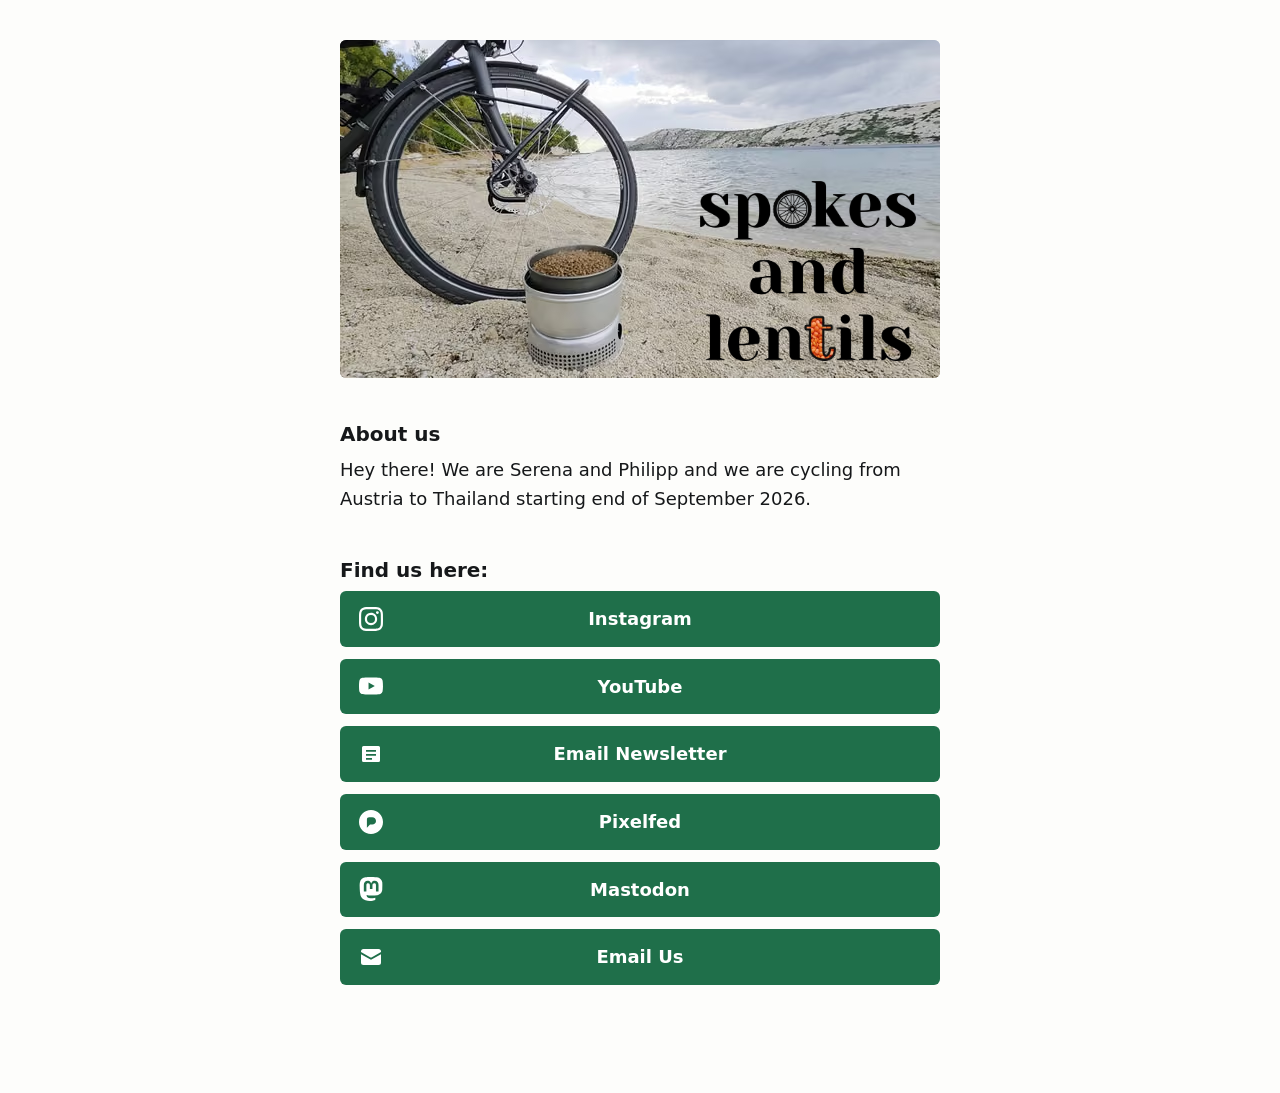
==== index.html @ a1d8e9d8 "add logo to header" ====
<!DOCTYPE html>
<html lang="en">
<head>
    <meta charset="utf-8">
    <meta name="viewport" content="width=device-width, initial-scale=1">

    <title>spokesandlentils</title>
    <meta name="description" content="Serena and Philipp cycle to Thailand (probably) 🚲">

    <meta property="og:type" content="website">
    <meta property="og:url" content="https://spokesandlentils.com/">
    <meta property="og:title" content="spokesandlentils">
    <meta property="og:description" content="Serena and Philipp cycle to Thailand (probably) 🚲">
    <meta property="og:locale" content="en">
    <meta property="og:image" content="https://spokesandlentils.com/media/images/hero-1200.jpg">
    <meta property="og:image:width" content="1200">
    <meta property="og:image:height" content="675">
    <meta property="og:image:alt" content="A bicycle wheel and a small camping stove with a pot of lentils on a sandy beach, waves rolling in under grey clouds, white cliffs across the bay.">
    <meta name="twitter:card" content="summary_large_image">
    <meta name="twitter:title" content="spokesandlentils">
    <meta name="twitter:description" content="Serena and Philipp cycle to Thailand (probably) 🚲">

    <link rel="icon" href="favicon.ico" sizes="any">
    <link rel="icon" href="favicon-32.png" type="image/png" sizes="32x32">
    <link rel="apple-touch-icon" href="apple-touch-icon.png">
    <link rel="stylesheet" href="style.css">
    <script>document.documentElement.classList.add('js')</script>
    <script src="hero.js" defer></script>
</head>
<body>

<a class="skip" href="#main">Skip to content</a>

<header>
    <div class="hero">
        <picture>
            <source type="image/avif"
                    srcset="media/images/hero-600.avif 600w,
                            media/images/hero-900.avif 900w,
                            media/images/hero-1200.avif 1200w"
                    sizes="(min-width: 40rem) 37.5rem, calc(100vw - 2.5rem)">
            <source type="image/webp"
                    srcset="media/images/hero-600.webp 600w,
                            media/images/hero-900.webp 900w,
                            media/images/hero-1200.webp 1200w"
                    sizes="(min-width: 40rem) 37.5rem, calc(100vw - 2.5rem)">
            <img class="photo"
                 src="media/images/hero-600.jpg"
                 srcset="media/images/hero-600.jpg 600w,
                         media/images/hero-900.jpg 900w,
                         media/images/hero-1200.jpg 1200w"
                 sizes="(min-width: 40rem) 37.5rem, calc(100vw - 2.5rem)"
                 width="1200"
                 height="675"
                 fetchpriority="high"
                 alt="A bicycle wheel and a small camping stove with a pot of lentils on a sandy beach, waves rolling in under grey clouds, white cliffs across the bay.">
        </picture>
        <!-- Shows the photo only once it is fully decoded, then fades it in
             over the blurred placeholder (see .hero in style.css). -->
        <script>
            (function (img) {
                function show() { img.classList.add('ready'); }
                img.decode ? img.decode().then(show, show) : show();
            })(document.currentScript.parentNode.querySelector('img'));
        </script>
        <!-- No src on purpose: hero.js adds it only for visitors who want
             motion and are on a decent connection. See README. -->
        <video class="hero-video" muted loop playsinline preload="none"
               disablepictureinpicture disableremoteplayback aria-hidden="true" tabindex="-1"
               data-src="media/video/hero-v1.mp4"></video>
        <h1 class="hero-title">
            <picture>
                <source type="image/webp" srcset="media/images/logo-header.webp">
                <img src="media/images/logo-header.png" width="600" height="499" alt="spokesandlentils">
            </picture>
        </h1>
    </div>
</header>

<main id="main">

    <section>
        <h2>About us</h2>
        <p>Hey there! We are Serena and Philipp and we are cycling from Austria to Thailand starting end of September 2026.</p>
    </section>

    <section>
        <h2>Find us here:</h2>
        <nav class="links" aria-label="Find us">
            <!-- To add a link: copy the block below, uncomment it, and edit the
                 href, the logo path and the text. The <svg> is optional. -->
            <!--
            <a class="link" href="URL_HERE">
                <svg class="icon" viewBox="0 0 24 24" aria-hidden="true" focusable="false"><path d="PATH_DATA_HERE"/></svg>
                LABEL_HERE
            </a>
            -->

            <a class="link" href="https://instagram.com/spokesandlentils">
                <svg class="icon" viewBox="0 0 24 24" aria-hidden="true" focusable="false"><path d="M7.0301.084c-1.2768.0602-2.1487.264-2.911.5634-.7888.3075-1.4575.72-2.1228 1.3877-.6652.6677-1.075 1.3368-1.3802 2.127-.2954.7638-.4956 1.6365-.552 2.914-.0564 1.2775-.0689 1.6882-.0626 4.947.0062 3.2586.0206 3.6671.0825 4.9473.061 1.2765.264 2.1482.5635 2.9107.308.7889.72 1.4573 1.388 2.1228.6679.6655 1.3365 1.0743 2.1285 1.38.7632.295 1.6361.4961 2.9134.552 1.2773.056 1.6884.069 4.9462.0627 3.2578-.0062 3.668-.0207 4.9478-.0814 1.28-.0607 2.147-.2652 2.9098-.5633.7889-.3086 1.4578-.72 2.1228-1.3881.665-.6682 1.0745-1.3378 1.3795-2.1284.2957-.7632.4966-1.636.552-2.9124.056-1.2809.0692-1.6898.063-4.948-.0063-3.2583-.021-3.6668-.0817-4.9465-.0607-1.2797-.264-2.1487-.5633-2.9117-.3084-.7889-.72-1.4568-1.3876-2.1228C21.2982 1.33 20.628.9208 19.8378.6165 19.074.321 18.2017.1197 16.9244.0645 15.6471.0093 15.236-.005 11.977.0014 8.718.0076 8.31.0215 7.0301.0839m.1402 21.6932c-1.17-.0509-1.8053-.2453-2.2287-.408-.5606-.216-.96-.4771-1.3819-.895-.422-.4178-.6811-.8186-.9-1.378-.1644-.4234-.3624-1.058-.4171-2.228-.0595-1.2645-.072-1.6442-.079-4.848-.007-3.2037.0053-3.583.0607-4.848.05-1.169.2456-1.805.408-2.2282.216-.5613.4762-.96.895-1.3816.4188-.4217.8184-.6814 1.3783-.9003.423-.1651 1.0575-.3614 2.227-.4171 1.2655-.06 1.6447-.072 4.848-.079 3.2033-.007 3.5835.005 4.8495.0608 1.169.0508 1.8053.2445 2.228.408.5608.216.96.4754 1.3816.895.4217.4194.6816.8176.9005 1.3787.1653.4217.3617 1.056.4169 2.2263.0602 1.2655.0739 1.645.0796 4.848.0058 3.203-.0055 3.5834-.061 4.848-.051 1.17-.245 1.8055-.408 2.2294-.216.5604-.4763.96-.8954 1.3814-.419.4215-.8181.6811-1.3783.9-.4224.1649-1.0577.3617-2.2262.4174-1.2656.0595-1.6448.072-4.8493.079-3.2045.007-3.5825-.006-4.848-.0608M16.953 5.5864A1.44 1.44 0 1 0 18.39 4.144a1.44 1.44 0 0 0-1.437 1.4424M5.8385 12.012c.0067 3.4032 2.7706 6.1557 6.173 6.1493 3.4026-.0065 6.157-2.7701 6.1506-6.1733-.0065-3.4032-2.771-6.1565-6.174-6.1498-3.403.0067-6.156 2.771-6.1496 6.1738M8 12.0077a4 4 0 1 1 4.008 3.9921A3.9996 3.9996 0 0 1 8 12.0077"/></svg>
                Instagram
            </a>

            <a class="link" href="https://youtube.com/@spokesandlentils">
                <svg class="icon" viewBox="0 0 24 24" aria-hidden="true" focusable="false"><path d="M23.498 6.186a3.016 3.016 0 0 0-2.122-2.136C19.505 3.545 12 3.545 12 3.545s-7.505 0-9.377.505A3.017 3.017 0 0 0 .502 6.186C0 8.07 0 12 0 12s0 3.93.502 5.814a3.016 3.016 0 0 0 2.122 2.136c1.871.505 9.376.505 9.376.505s7.505 0 9.377-.505a3.015 3.015 0 0 0 2.122-2.136C24 15.93 24 12 24 12s0-3.93-.502-5.814zM9.545 15.568V8.432L15.818 12l-6.273 3.568z"/></svg>
                YouTube
            </a>

            <a class="link" href="https://spokesandlentils.beehiiv.com/">
                <svg class="icon" viewBox="0 0 24 24" aria-hidden="true" focusable="false"><path fill-rule="evenodd" d="M3 5.5A1.5 1.5 0 0 1 4.5 4h15A1.5 1.5 0 0 1 21 5.5v13a1.5 1.5 0 0 1-1.5 1.5h-15A1.5 1.5 0 0 1 3 18.5v-13ZM7 8h10v1.8H7V8Zm0 4h10v1.8H7V12Zm0 4h6v1.8H7V16Z"/></svg>
                Email Newsletter
            </a>

            <a class="link" href="https://pixelfed.social/spokesandlentils">
                <svg class="icon" viewBox="0 0 24 24" aria-hidden="true" focusable="false"><path d="M12 24C5.3726 24 0 18.6274 0 12S5.3726 0 12 0s12 5.3726 12 12-5.3726 12-12 12m-.9526-9.3802h2.2014c2.0738 0 3.7549-1.6366 3.7549-3.6554S15.3226 7.309 13.2488 7.309h-3.1772c-1.1964 0-2.1663.9442-2.1663 2.1089v8.208z"/></svg>
                Pixelfed
            </a>

            <a class="link" href="https://mastodon.social/@spokesandlentils">
                <svg class="icon" viewBox="0 0 24 24" aria-hidden="true" focusable="false"><path d="M23.268 5.313c-.35-2.578-2.617-4.61-5.304-5.004C17.51.242 15.792 0 11.813 0h-.03c-3.98 0-4.835.242-5.288.309C3.882.692 1.496 2.518.917 5.127.64 6.412.61 7.837.661 9.143c.074 1.874.088 3.745.26 5.611.118 1.24.325 2.47.62 3.68.55 2.237 2.777 4.098 4.96 4.857 2.336.792 4.849.923 7.256.38.265-.061.527-.132.786-.213.585-.184 1.27-.39 1.774-.753a.057.057 0 0 0 .023-.043v-1.809a.052.052 0 0 0-.02-.041.053.053 0 0 0-.046-.01 20.282 20.282 0 0 1-4.709.545c-2.73 0-3.463-1.284-3.674-1.818a5.593 5.593 0 0 1-.319-1.433.053.053 0 0 1 .066-.054c1.517.363 3.072.546 4.632.546.376 0 .75 0 1.125-.01 1.57-.044 3.224-.124 4.768-.422.038-.008.077-.015.11-.024 2.435-.464 4.753-1.92 4.989-5.604.008-.145.03-1.52.03-1.67.002-.512.167-3.63-.024-5.545zm-3.748 9.195h-2.561V8.29c0-1.309-.55-1.976-1.67-1.976-1.23 0-1.846.79-1.846 2.35v3.403h-2.546V8.663c0-1.56-.617-2.35-1.848-2.35-1.112 0-1.668.668-1.67 1.977v6.218H4.822V8.102c0-1.31.337-2.35 1.011-3.12.696-.77 1.608-1.164 2.74-1.164 1.311 0 2.302.5 2.962 1.498l.638 1.06.638-1.06c.66-.999 1.65-1.498 2.96-1.498 1.13 0 2.043.395 2.74 1.164.675.77 1.012 1.81 1.012 3.12z"/></svg>
                Mastodon
            </a>

            <a class="link" href="mailto:hello@spokesandlentils.com">
                <svg class="icon" viewBox="0 0 24 24" aria-hidden="true" focusable="false"><path d="M2 6.5A2.5 2.5 0 0 1 4.5 4h15A2.5 2.5 0 0 1 22 6.5v.55l-9.51 5.33a1 1 0 0 1-.98 0L2 7.05V6.5Zm0 2.75 9.51 5.33a1 1 0 0 0 .98 0L22 9.25v8.25a2.5 2.5 0 0 1-2.5 2.5h-15A2.5 2.5 0 0 1 2 17.5V9.25Z"/></svg>
                Email Us
            </a>
        </nav>
    </section>
</main>

</body>
</html>
---- style.css ----
/* ===================================================================
   EDIT THIS LINE to change the whole look of the site.
   Any colour dark enough to carry white text works (aim for a mid-to-
   dark tone — this one has ~6:1 contrast against white, which passes
   WCAG AA). Examples: #1f6f4a green, #1d5f8a blue, #8a3a1f rust.
   Dark mode derives its own lighter shade of this colour on its own.
   =================================================================== */
:root { --accent: #1f6f4a; }

/* --- Light theme (default) ------------------------------------- */
:root {
  --bg:        #fdfdfb;  /* page background */
  --fg:        #16181a;  /* body text */
  --fg-muted:  #4a4f55;  /* tagline, footer */
  --accent-ink:#ffffff;  /* text on top of the accent colour */
  --accent-surface: var(--accent);  /* the colour buttons are painted */
  --rule:      #dcdcd6;  /* hairlines */
  --edge:      transparent;

  /* Tells the browser this page has both themes, so scrollbars, form
     controls and the like get themed to match. */
  color-scheme: light dark;
}

/* --- Dark theme (used automatically if the device asks for it) -- */
@media (prefers-color-scheme: dark) {
  :root {
    --bg:       #14161a;
    --fg:       #eceff2;
    --fg-muted: #a8b0b8;
    --rule:     #2b3038;

    /* --accent-surface and --accent-ink are inherited from above, so on
       older browsers the buttons stay the accent colour with white text.
       A mid-dark accent is faint against a dark page, so this hairline
       keeps the button's shape visible there. */
    --edge:     rgba(255, 255, 255, .22);
  }

  /* Newer browsers can do better: re-light the accent rather than
     outlining it. This keeps the hue and saturation of whatever --accent
     you chose at the top of this file and only pins how light it is, so
     the button stands out on the dark page no matter which colour you
     picked — and it carries dark text instead of white. Nothing to edit
     here; it follows --accent automatically. */
  @supports (color: oklch(from red l c h)) {
    :root {
      --accent-surface: oklch(from var(--accent) 0.78 c h);
      --accent-ink: #10131a;
      --edge: transparent;   /* a light button needs no outline */
    }
  }
}

/* --- Base ------------------------------------------------------- */
*, *::before, *::after { box-sizing: border-box; }

body {
  margin: 0 auto;
  max-width: 40rem;
  padding: 2.5rem 1.25rem 4rem;
  background: var(--bg);
  color: var(--fg);
  font-family: system-ui, -apple-system, "Segoe UI", Roboto, "Helvetica Neue",
               Arial, sans-serif;   /* system fonts only — no downloads */
  font-size: 1.125rem;              /* 18px — do not go below 1.0625rem */
  line-height: 1.65;
  -webkit-text-size-adjust: 100%;
}

h1, h2 { line-height: 1.25; text-wrap: balance; }
h1 { font-size: 2rem; margin: 0 0 .25rem; letter-spacing: -.01em; }
h2 { font-size: 1.25rem; margin: 0 0 .5rem; }
p  { margin: 0 0 1rem; }

section { margin: 2.75rem 0; }

/* --- Header photo / video ---------------------------------------
   Layers, bottom to top: blurred placeholder (the background below,
   printed by tools/build-images.py) -> photo -> video -> logo.
   hero.js runs the video. */
.hero {
  position: relative;
  margin: 0 0 1.25rem;
  aspect-ratio: 16 / 9;
  overflow: hidden;
  border-radius: 6px;
  background: #9e9c99 url([data-uri]) center / cover;
}

.photo {
  display: block;
  width: 100%;
  height: auto;
}

.photo, .hero-video { transition: opacity .4s ease; }

/* With JS on, the photo waits for img.decode() so it never paints in
   stripes. Without JS it simply shows. */
.js .photo:not(.ready) { opacity: 0; }

.hero-video {
  position: absolute;
  inset: 0;
  width: 100%;
  height: 100%;
  object-fit: cover;
  opacity: .001;   /* not 0: iOS may refuse to play a fully invisible video */
  pointer-events: none;
}
/* Never any player UI, not even iOS's play button (e.g. in Low Power mode). */
.hero-video::-webkit-media-controls,
.hero-video::-webkit-media-controls-panel,
.hero-video::-webkit-media-controls-overlay-play-button,
.hero-video::-webkit-media-controls-start-playback-button {
  display: none !important;
  -webkit-appearance: none;
}
.hero-video.on { opacity: 1; }

.hero-title {
  position: absolute;
  right: 4%;
  bottom: 5%;
  z-index: 1;
  width: 36%;
  margin: 0;
  line-height: 0;
}

.hero-title img {
  display: block;
  width: 100%;
  height: auto;
}

@media (prefers-reduced-motion: reduce) {
  .photo, .hero-video { transition: none; }
}

/* --- Link buttons ----------------------------------------------- */
.links { display: grid; gap: .75rem; }

.link {
  position: relative;               /* anchors .icon */
  display: flex;
  align-items: center;
  justify-content: center;
  min-height: 3.25rem;              /* large tap target */
  padding: .75rem 3.5rem;           /* room for the logo; label stays centred */
  background: var(--accent-surface);
  color: var(--accent-ink);
  border: 1px solid var(--edge);
  border-radius: 6px;
  font-weight: 600;
  text-align: center;
  text-decoration: none;
}

/* Logo, pinned to the left edge and coloured by the button's text. */
.icon {
  position: absolute;
  left: 1.125rem;
  width: 1.5rem;
  height: 1.5rem;
  fill: currentColor;
}

.link:hover { filter: brightness(1.12); }
.link:active { filter: brightness(.92); }

/* --- Footer ----------------------------------------------------- */
footer {
  margin-top: 3.5rem;
  padding-top: 1.5rem;
  border-top: 1px solid var(--rule);
  color: var(--fg-muted);
  font-size: 1rem;
}

footer p { margin: 0 0 .5rem; }
footer a { color: var(--fg); }

/* --- Focus & skip link (keyboard access) ------------------------ */
:focus-visible {
  outline: 3px solid var(--fg);
  outline-offset: 3px;
  border-radius: 4px;
}

.skip {
  position: absolute;
  left: -9999px;
}

.skip:focus {
  position: static;
  display: inline-block;
  margin-bottom: 1rem;
  color: var(--fg);
}
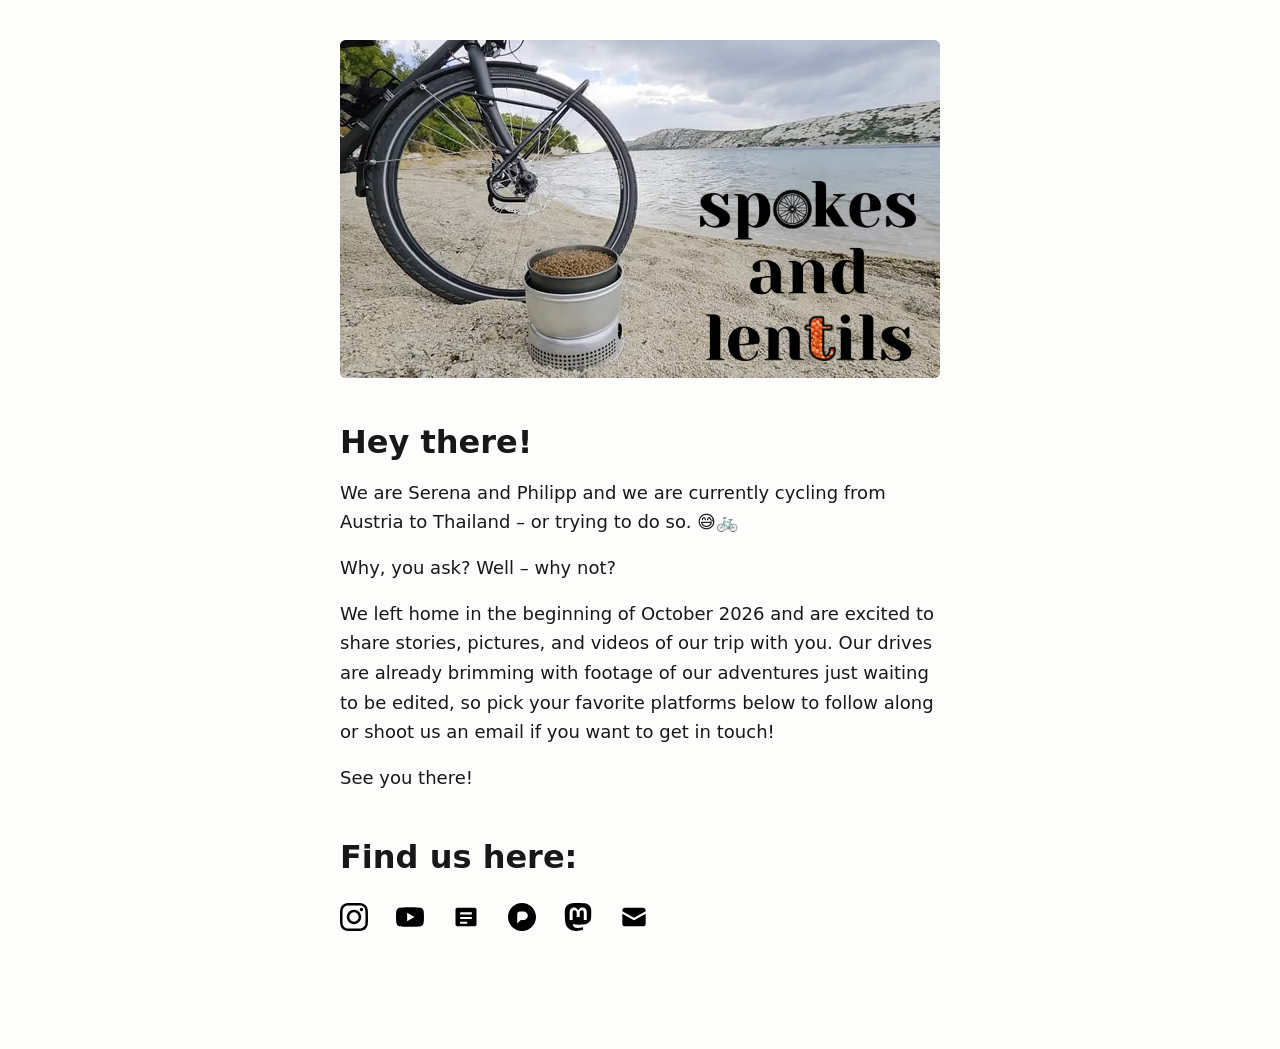
==== commit 359dbb83: "update text, change social links" ====
--- a/index.html
+++ b/index.html
@@ -23,7 +23,7 @@
     <link rel="icon" href="favicon.ico" sizes="any">
     <link rel="icon" href="favicon-32.png" type="image/png" sizes="32x32">
     <link rel="apple-touch-icon" href="apple-touch-icon.png">
-    <link rel="stylesheet" href="style.css">
+    <link rel="stylesheet" href="style.css?v=3">
     <script>document.documentElement.classList.add('js')</script>
     <script src="hero.js" defer></script>
 </head>
@@ -80,50 +80,65 @@
 <main id="main">
 
     <section>
-        <h2>About us</h2>
-        <p>Hey there! We are Serena and Philipp and we are cycling from Austria to Thailand starting end of September 2026.</p>
+        <h2>Hey there!</h2>
+        <p>
+            We are Serena and Philipp and we are currently cycling from Austria to Thailand – or trying to
+            do so. 😅🚲
+        </p>
+        <p>
+            Why, you ask? Well – why not?
+        </p>
+        <p>
+            We left home in the beginning of October 2026 and are excited to share stories, pictures, and videos
+            of our trip with you. Our drives are already brimming with footage of our adventures just waiting to be
+            edited, so pick your favorite platforms below to follow along or shoot us an email if you want to get in
+            touch!
+        </p>
+        <p>
+            See you there!
+        </p>
     </section>
-
     <section>
         <h2>Find us here:</h2>
         <nav class="links" aria-label="Find us">
             <!-- To add a link: copy the block below, uncomment it, and edit the
-                 href, the logo path and the text. The <svg> is optional. -->
+                 href, the logo path and the label (it appears twice: once as
+                 the hover tooltip, once as hidden text for screen readers). -->
             <!--
-            <a class="link" href="URL_HERE">
+            <a class="link" href="URL_HERE" title="LABEL_HERE">
                 <svg class="icon" viewBox="0 0 24 24" aria-hidden="true" focusable="false"><path d="PATH_DATA_HERE"/></svg>
-                LABEL_HERE
+                <span class="visually-hidden">LABEL_HERE</span>
             </a>
             -->
 
-            <a class="link" href="https://instagram.com/spokesandlentils">
+            <a class="link" href="https://instagram.com/spokesandlentils" title="Instagram">
                 <svg class="icon" viewBox="0 0 24 24" aria-hidden="true" focusable="false"><path d="M7.0301.084c-1.2768.0602-2.1487.264-2.911.5634-.7888.3075-1.4575.72-2.1228 1.3877-.6652.6677-1.075 1.3368-1.3802 2.127-.2954.7638-.4956 1.6365-.552 2.914-.0564 1.2775-.0689 1.6882-.0626 4.947.0062 3.2586.0206 3.6671.0825 4.9473.061 1.2765.264 2.1482.5635 2.9107.308.7889.72 1.4573 1.388 2.1228.6679.6655 1.3365 1.0743 2.1285 1.38.7632.295 1.6361.4961 2.9134.552 1.2773.056 1.6884.069 4.9462.0627 3.2578-.0062 3.668-.0207 4.9478-.0814 1.28-.0607 2.147-.2652 2.9098-.5633.7889-.3086 1.4578-.72 2.1228-1.3881.665-.6682 1.0745-1.3378 1.3795-2.1284.2957-.7632.4966-1.636.552-2.9124.056-1.2809.0692-1.6898.063-4.948-.0063-3.2583-.021-3.6668-.0817-4.9465-.0607-1.2797-.264-2.1487-.5633-2.9117-.3084-.7889-.72-1.4568-1.3876-2.1228C21.2982 1.33 20.628.9208 19.8378.6165 19.074.321 18.2017.1197 16.9244.0645 15.6471.0093 15.236-.005 11.977.0014 8.718.0076 8.31.0215 7.0301.0839m.1402 21.6932c-1.17-.0509-1.8053-.2453-2.2287-.408-.5606-.216-.96-.4771-1.3819-.895-.422-.4178-.6811-.8186-.9-1.378-.1644-.4234-.3624-1.058-.4171-2.228-.0595-1.2645-.072-1.6442-.079-4.848-.007-3.2037.0053-3.583.0607-4.848.05-1.169.2456-1.805.408-2.2282.216-.5613.4762-.96.895-1.3816.4188-.4217.8184-.6814 1.3783-.9003.423-.1651 1.0575-.3614 2.227-.4171 1.2655-.06 1.6447-.072 4.848-.079 3.2033-.007 3.5835.005 4.8495.0608 1.169.0508 1.8053.2445 2.228.408.5608.216.96.4754 1.3816.895.4217.4194.6816.8176.9005 1.3787.1653.4217.3617 1.056.4169 2.2263.0602 1.2655.0739 1.645.0796 4.848.0058 3.203-.0055 3.5834-.061 4.848-.051 1.17-.245 1.8055-.408 2.2294-.216.5604-.4763.96-.8954 1.3814-.419.4215-.8181.6811-1.3783.9-.4224.1649-1.0577.3617-2.2262.4174-1.2656.0595-1.6448.072-4.8493.079-3.2045.007-3.5825-.006-4.848-.0608M16.953 5.5864A1.44 1.44 0 1 0 18.39 4.144a1.44 1.44 0 0 0-1.437 1.4424M5.8385 12.012c.0067 3.4032 2.7706 6.1557 6.173 6.1493 3.4026-.0065 6.157-2.7701 6.1506-6.1733-.0065-3.4032-2.771-6.1565-6.174-6.1498-3.403.0067-6.156 2.771-6.1496 6.1738M8 12.0077a4 4 0 1 1 4.008 3.9921A3.9996 3.9996 0 0 1 8 12.0077"/></svg>
-                Instagram
+                <span class="visually-hidden">Instagram</span>
             </a>
 
-            <a class="link" href="https://youtube.com/@spokesandlentils">
+            <a class="link" href="https://youtube.com/@spokesandlentils" title="YouTube">
                 <svg class="icon" viewBox="0 0 24 24" aria-hidden="true" focusable="false"><path d="M23.498 6.186a3.016 3.016 0 0 0-2.122-2.136C19.505 3.545 12 3.545 12 3.545s-7.505 0-9.377.505A3.017 3.017 0 0 0 .502 6.186C0 8.07 0 12 0 12s0 3.93.502 5.814a3.016 3.016 0 0 0 2.122 2.136c1.871.505 9.376.505 9.376.505s7.505 0 9.377-.505a3.015 3.015 0 0 0 2.122-2.136C24 15.93 24 12 24 12s0-3.93-.502-5.814zM9.545 15.568V8.432L15.818 12l-6.273 3.568z"/></svg>
-                YouTube
+                <span class="visually-hidden">YouTube</span>
             </a>
 
-            <a class="link" href="https://spokesandlentils.beehiiv.com/">
+            <a class="link" href="https://spokesandlentils.beehiiv.com/" title="Email Newsletter">
                 <svg class="icon" viewBox="0 0 24 24" aria-hidden="true" focusable="false"><path fill-rule="evenodd" d="M3 5.5A1.5 1.5 0 0 1 4.5 4h15A1.5 1.5 0 0 1 21 5.5v13a1.5 1.5 0 0 1-1.5 1.5h-15A1.5 1.5 0 0 1 3 18.5v-13ZM7 8h10v1.8H7V8Zm0 4h10v1.8H7V12Zm0 4h6v1.8H7V16Z"/></svg>
-                Email Newsletter
+                <span class="visually-hidden">Email Newsletter</span>
             </a>
 
-            <a class="link" href="https://pixelfed.social/spokesandlentils">
+            <a class="link" href="https://pixelfed.social/spokesandlentils" title="Pixelfed">
                 <svg class="icon" viewBox="0 0 24 24" aria-hidden="true" focusable="false"><path d="M12 24C5.3726 24 0 18.6274 0 12S5.3726 0 12 0s12 5.3726 12 12-5.3726 12-12 12m-.9526-9.3802h2.2014c2.0738 0 3.7549-1.6366 3.7549-3.6554S15.3226 7.309 13.2488 7.309h-3.1772c-1.1964 0-2.1663.9442-2.1663 2.1089v8.208z"/></svg>
-                Pixelfed
+                <span class="visually-hidden">Pixelfed</span>
             </a>
 
-            <a class="link" href="https://mastodon.social/@spokesandlentils">
+            <a class="link" href="https://mastodon.social/@spokesandlentils" title="Mastodon">
                 <svg class="icon" viewBox="0 0 24 24" aria-hidden="true" focusable="false"><path d="M23.268 5.313c-.35-2.578-2.617-4.61-5.304-5.004C17.51.242 15.792 0 11.813 0h-.03c-3.98 0-4.835.242-5.288.309C3.882.692 1.496 2.518.917 5.127.64 6.412.61 7.837.661 9.143c.074 1.874.088 3.745.26 5.611.118 1.24.325 2.47.62 3.68.55 2.237 2.777 4.098 4.96 4.857 2.336.792 4.849.923 7.256.38.265-.061.527-.132.786-.213.585-.184 1.27-.39 1.774-.753a.057.057 0 0 0 .023-.043v-1.809a.052.052 0 0 0-.02-.041.053.053 0 0 0-.046-.01 20.282 20.282 0 0 1-4.709.545c-2.73 0-3.463-1.284-3.674-1.818a5.593 5.593 0 0 1-.319-1.433.053.053 0 0 1 .066-.054c1.517.363 3.072.546 4.632.546.376 0 .75 0 1.125-.01 1.57-.044 3.224-.124 4.768-.422.038-.008.077-.015.11-.024 2.435-.464 4.753-1.92 4.989-5.604.008-.145.03-1.52.03-1.67.002-.512.167-3.63-.024-5.545zm-3.748 9.195h-2.561V8.29c0-1.309-.55-1.976-1.67-1.976-1.23 0-1.846.79-1.846 2.35v3.403h-2.546V8.663c0-1.56-.617-2.35-1.848-2.35-1.112 0-1.668.668-1.67 1.977v6.218H4.822V8.102c0-1.31.337-2.35 1.011-3.12.696-.77 1.608-1.164 2.74-1.164 1.311 0 2.302.5 2.962 1.498l.638 1.06.638-1.06c.66-.999 1.65-1.498 2.96-1.498 1.13 0 2.043.395 2.74 1.164.675.77 1.012 1.81 1.012 3.12z"/></svg>
-                Mastodon
+                <span class="visually-hidden">Mastodon</span>
             </a>
 
-            <a class="link" href="mailto:hello@spokesandlentils.com">
+            <a class="link" href="mailto:hello@spokesandlentils.com" title="Email Us">
                 <svg class="icon" viewBox="0 0 24 24" aria-hidden="true" focusable="false"><path d="M2 6.5A2.5 2.5 0 0 1 4.5 4h15A2.5 2.5 0 0 1 22 6.5v.55l-9.51 5.33a1 1 0 0 1-.98 0L2 7.05V6.5Zm0 2.75 9.51 5.33a1 1 0 0 0 .98 0L22 9.25v8.25a2.5 2.5 0 0 1-2.5 2.5h-15A2.5 2.5 0 0 1 2 17.5V9.25Z"/></svg>
-                Email Us
+                <span class="visually-hidden">Email Us</span>
             </a>
         </nav>
     </section>
--- a/style.css
+++ b/style.css
@@ -69,8 +69,8 @@
 }
 
 h1, h2 { line-height: 1.25; text-wrap: balance; }
-h1 { font-size: 2rem; margin: 0 0 .25rem; letter-spacing: -.01em; }
-h2 { font-size: 1.25rem; margin: 0 0 .5rem; }
+h1 { font-size: 2.5rem; margin: 0 0 .25rem; letter-spacing: -.01em; }
+h2 { font-size: 2rem; margin: 0 0 1rem; }
 p  { margin: 0 0 1rem; }
 
 section { margin: 2.75rem 0; }
@@ -139,36 +139,53 @@
   .photo, .hero-video { transition: none; }
 }
 
-/* --- Link buttons ----------------------------------------------- */
-.links { display: grid; gap: .75rem; }
+/* --- Link icons ------------------------------------------------
+   A row of plain icons that wraps onto new lines when it runs out of
+   room. Black on the light theme, white on the dark one. The label
+   shows as a tooltip on hover (title attribute) and is read out by
+   screen readers (.visually-hidden). */
+.links {
+  display: flex;
+  flex-wrap: wrap;
+  gap: .5rem;
+  margin: 0 -.625rem;               /* line the first icon up with the text */
+}
 
 .link {
-  position: relative;               /* anchors .icon */
   display: flex;
   align-items: center;
   justify-content: center;
-  min-height: 3.25rem;              /* large tap target */
-  padding: .75rem 3.5rem;           /* room for the logo; label stays centred */
-  background: var(--accent-surface);
-  color: var(--accent-ink);
-  border: 1px solid var(--edge);
+  width: 3rem;                      /* large tap target */
+  height: 3rem;
+  color: #000;
   border-radius: 6px;
-  font-weight: 600;
-  text-align: center;
-  text-decoration: none;
-}
-
-/* Logo, pinned to the left edge and coloured by the button's text. */
+  transition: opacity .15s ease;
+}
+
+@media (prefers-color-scheme: dark) {
+  .link { color: #fff; }
+}
+
 .icon {
-  position: absolute;
-  left: 1.125rem;
-  width: 1.5rem;
-  height: 1.5rem;
+  width: 1.75rem;
+  height: 1.75rem;
   fill: currentColor;
 }
 
-.link:hover { filter: brightness(1.12); }
-.link:active { filter: brightness(.92); }
+.link:hover { opacity: .65; }
+.link:active { opacity: .45; }
+
+.visually-hidden {
+  position: absolute;
+  width: 1px;
+  height: 1px;
+  margin: -1px;
+  padding: 0;
+  overflow: hidden;
+  clip: rect(0 0 0 0);
+  white-space: nowrap;
+  border: 0;
+}
 
 /* --- Footer ----------------------------------------------------- */
 footer {
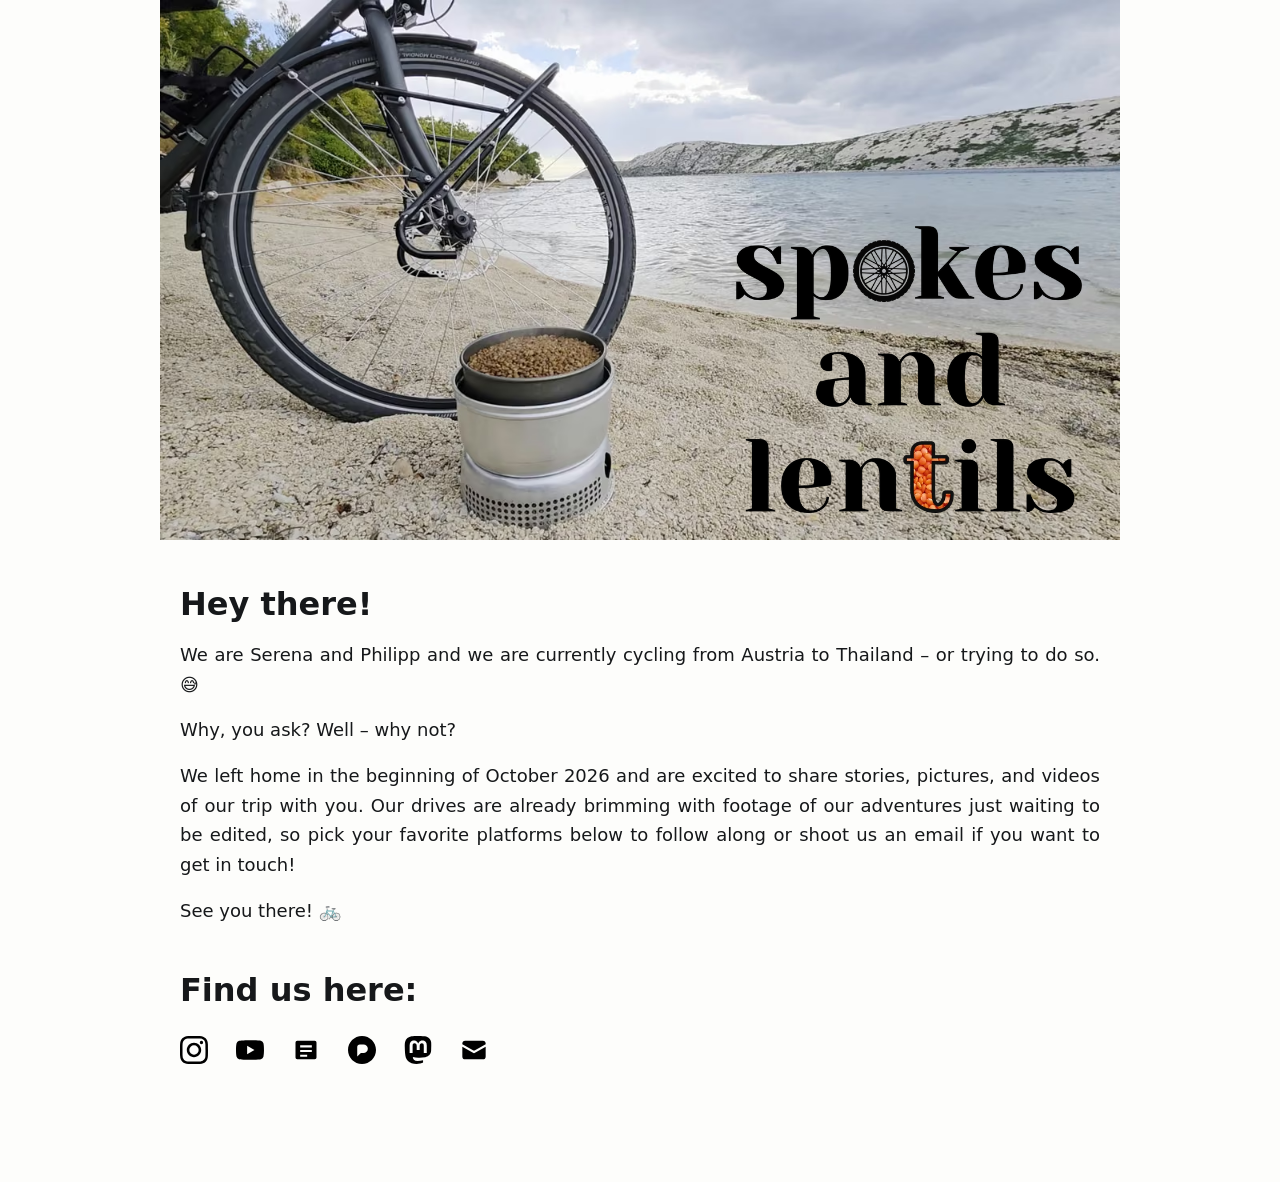
==== commit 6ab82dfb: "change max width and header styling" ====
--- a/index.html
+++ b/index.html
@@ -23,7 +23,7 @@
     <link rel="icon" href="favicon.ico" sizes="any">
     <link rel="icon" href="favicon-32.png" type="image/png" sizes="32x32">
     <link rel="apple-touch-icon" href="apple-touch-icon.png">
-    <link rel="stylesheet" href="style.css?v=3">
+    <link rel="stylesheet" href="style.css?v=5">
     <script>document.documentElement.classList.add('js')</script>
     <script src="hero.js" defer></script>
 </head>
@@ -37,19 +37,25 @@
             <source type="image/avif"
                     srcset="media/images/hero-600.avif 600w,
                             media/images/hero-900.avif 900w,
-                            media/images/hero-1200.avif 1200w"
-                    sizes="(min-width: 40rem) 37.5rem, calc(100vw - 2.5rem)">
+                            media/images/hero-1200.avif 1200w,
+                            media/images/hero-1600.avif 1600w,
+                            media/images/hero-1920.avif 1920w"
+                    sizes="(min-width: 960px) 960px, 100vw">
             <source type="image/webp"
                     srcset="media/images/hero-600.webp 600w,
                             media/images/hero-900.webp 900w,
-                            media/images/hero-1200.webp 1200w"
-                    sizes="(min-width: 40rem) 37.5rem, calc(100vw - 2.5rem)">
+                            media/images/hero-1200.webp 1200w,
+                            media/images/hero-1600.webp 1600w,
+                            media/images/hero-1920.webp 1920w"
+                    sizes="(min-width: 960px) 960px, 100vw">
             <img class="photo"
                  src="media/images/hero-600.jpg"
                  srcset="media/images/hero-600.jpg 600w,
                          media/images/hero-900.jpg 900w,
-                         media/images/hero-1200.jpg 1200w"
-                 sizes="(min-width: 40rem) 37.5rem, calc(100vw - 2.5rem)"
+                         media/images/hero-1200.jpg 1200w,
+                         media/images/hero-1600.jpg 1600w,
+                         media/images/hero-1920.jpg 1920w"
+                 sizes="(min-width: 960px) 960px, 100vw"
                  width="1200"
                  height="675"
                  fetchpriority="high"
@@ -70,7 +76,10 @@
                data-src="media/video/hero-v1.mp4"></video>
         <h1 class="hero-title">
             <picture>
-                <source type="image/webp" srcset="media/images/logo-header.webp">
+                <source type="image/webp"
+                        srcset="media/images/logo-header.webp 600w,
+                                media/images/logo-header-1400.webp 1400w"
+                        sizes="(min-width: 960px) 346px, 36vw">
                 <img src="media/images/logo-header.png" width="600" height="499" alt="spokesandlentils">
             </picture>
         </h1>
@@ -83,7 +92,7 @@
         <h2>Hey there!</h2>
         <p>
             We are Serena and Philipp and we are currently cycling from Austria to Thailand – or trying to
-            do so. 😅🚲
+            do so. 😅
         </p>
         <p>
             Why, you ask? Well – why not?
@@ -95,7 +104,7 @@
             touch!
         </p>
         <p>
-            See you there!
+            See you there! 🚲
         </p>
     </section>
     <section>
--- a/style.css
+++ b/style.css
@@ -56,9 +56,7 @@
 *, *::before, *::after { box-sizing: border-box; }
 
 body {
-  margin: 0 auto;
-  max-width: 40rem;
-  padding: 2.5rem 1.25rem 4rem;
+  margin: 0;
   background: var(--bg);
   color: var(--fg);
   font-family: system-ui, -apple-system, "Segoe UI", Roboto, "Helvetica Neue",
@@ -71,20 +69,33 @@
 h1, h2 { line-height: 1.25; text-wrap: balance; }
 h1 { font-size: 2.5rem; margin: 0 0 .25rem; letter-spacing: -.01em; }
 h2 { font-size: 2rem; margin: 0 0 1rem; }
-p  { margin: 0 0 1rem; }
+p  { margin: 0 0 1rem; text-align: justify; }
+
+/* The header spans the whole window; everything below it sits in a
+   centred column. */
+main, footer {
+  max-width: 960px;
+  margin-inline: auto;
+  padding-inline: 1.25rem;
+}
+main { padding-bottom: 4rem; }
 
 section { margin: 2.75rem 0; }
 
 /* --- Header photo / video ---------------------------------------
    Layers, bottom to top: blurred placeholder (the background below,
    printed by tools/build-images.py) -> photo -> video -> logo.
-   hero.js runs the video. */
+   hero.js runs the video. Spans the full width of the window, up to the
+   video's own width (960px) so the video is never stretched; on wider
+   screens it is centred. If the video is re-encoded at another width,
+   change max-width here and the sizes="..." on the hero and logo
+   images in index.html to match. */
 .hero {
   position: relative;
-  margin: 0 0 1.25rem;
+  max-width: 960px;
+  margin: 0 auto 1.25rem;
   aspect-ratio: 16 / 9;
   overflow: hidden;
-  border-radius: 6px;
   background: #9e9c99 url([data-uri]) center / cover;
 }
 
@@ -189,7 +200,7 @@
 
 /* --- Footer ----------------------------------------------------- */
 footer {
-  margin-top: 3.5rem;
+  margin-block: 3.5rem 4rem;
   padding-top: 1.5rem;
   border-top: 1px solid var(--rule);
   color: var(--fg-muted);
@@ -214,6 +225,6 @@
 .skip:focus {
   position: static;
   display: inline-block;
-  margin-bottom: 1rem;
+  margin: 1rem 1.25rem;
   color: var(--fg);
 }
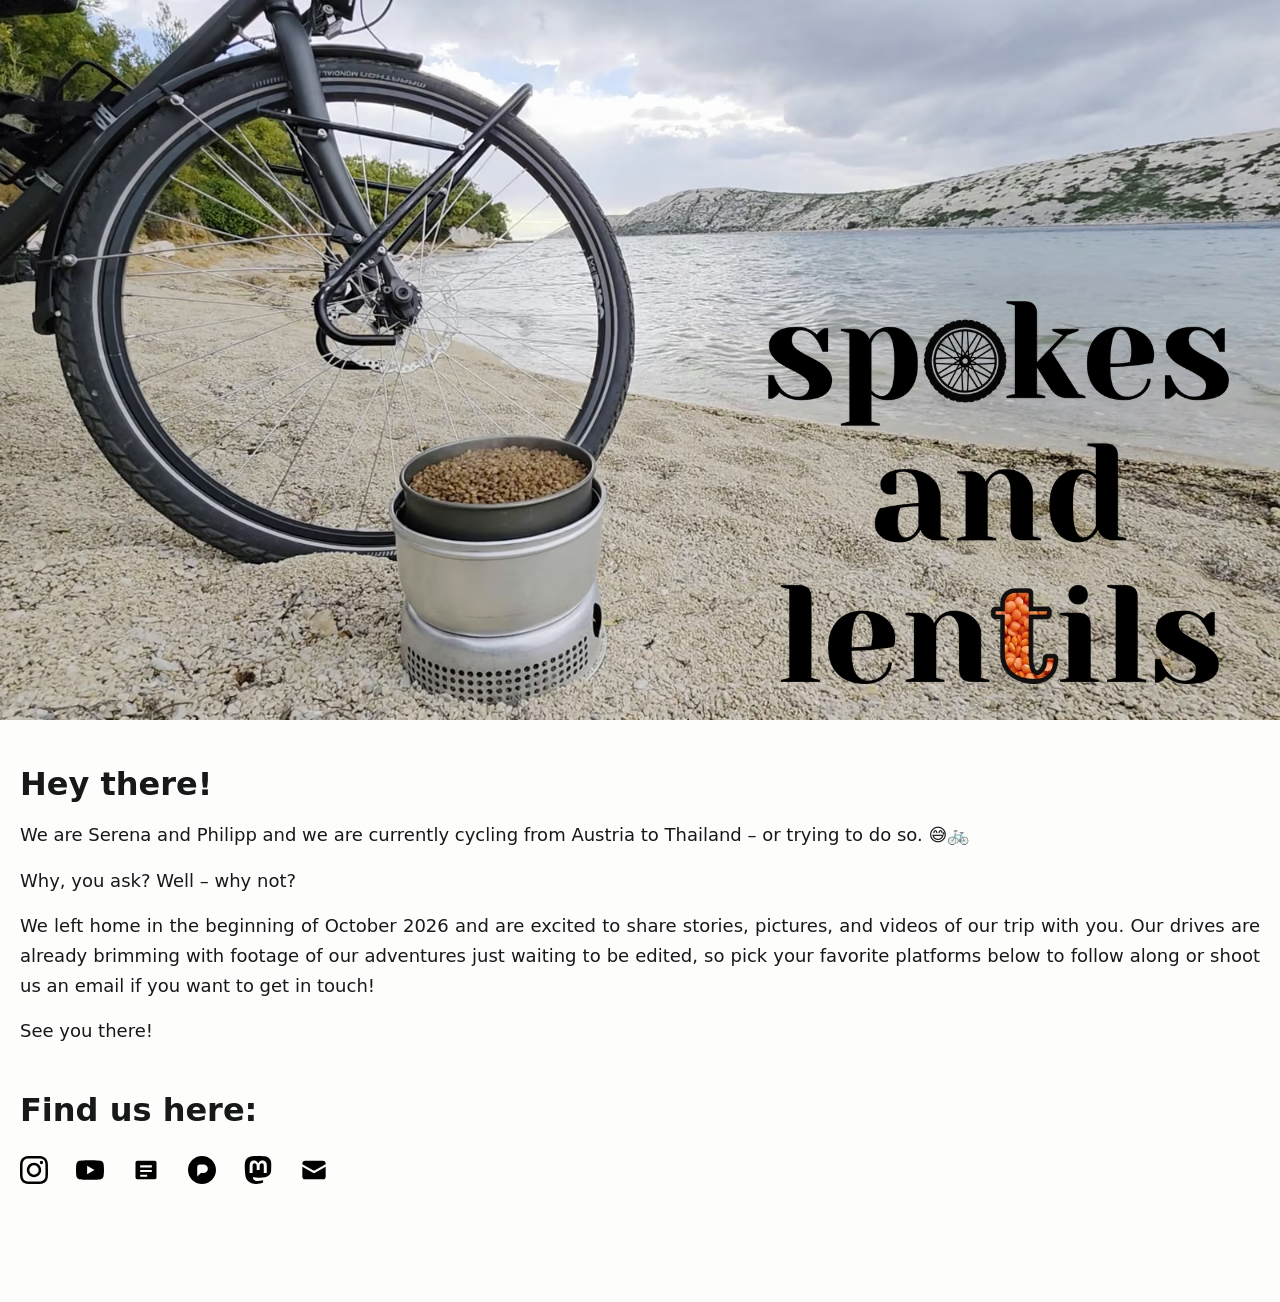
==== commit 8fb1c962: "change max width and header styling" ====
--- a/index.html
+++ b/index.html
@@ -23,9 +23,9 @@
     <link rel="icon" href="favicon.ico" sizes="any">
     <link rel="icon" href="favicon-32.png" type="image/png" sizes="32x32">
     <link rel="apple-touch-icon" href="apple-touch-icon.png">
-    <link rel="stylesheet" href="style.css?v=5">
+    <link rel="stylesheet" href="style.css?v=6">
     <script>document.documentElement.classList.add('js')</script>
-    <script src="hero.js" defer></script>
+    <script src="hero.js?v=2" defer></script>
 </head>
 <body>
 
@@ -40,14 +40,14 @@
                             media/images/hero-1200.avif 1200w,
                             media/images/hero-1600.avif 1600w,
                             media/images/hero-1920.avif 1920w"
-                    sizes="(min-width: 960px) 960px, 100vw">
+                    sizes="100vw">
             <source type="image/webp"
                     srcset="media/images/hero-600.webp 600w,
                             media/images/hero-900.webp 900w,
                             media/images/hero-1200.webp 1200w,
                             media/images/hero-1600.webp 1600w,
                             media/images/hero-1920.webp 1920w"
-                    sizes="(min-width: 960px) 960px, 100vw">
+                    sizes="100vw">
             <img class="photo"
                  src="media/images/hero-600.jpg"
                  srcset="media/images/hero-600.jpg 600w,
@@ -55,7 +55,7 @@
                          media/images/hero-1200.jpg 1200w,
                          media/images/hero-1600.jpg 1600w,
                          media/images/hero-1920.jpg 1920w"
-                 sizes="(min-width: 960px) 960px, 100vw"
+                 sizes="100vw"
                  width="1200"
                  height="675"
                  fetchpriority="high"
@@ -73,14 +73,13 @@
              motion and are on a decent connection. See README. -->
         <video class="hero-video" muted loop playsinline preload="none"
                disablepictureinpicture disableremoteplayback aria-hidden="true" tabindex="-1"
-               data-src="media/video/hero-v1.mp4"></video>
+               data-srcset="media/video/hero-v2-960.mp4 960w,
+                            media/video/hero-v2-1280.mp4 1280w,
+                            media/video/hero-v2-1920.mp4 1920w"></video>
         <h1 class="hero-title">
             <picture>
-                <source type="image/webp"
-                        srcset="media/images/logo-header.webp 600w,
-                                media/images/logo-header-1400.webp 1400w"
-                        sizes="(min-width: 960px) 346px, 36vw">
-                <img src="media/images/logo-header.png" width="600" height="499" alt="spokesandlentils">
+                <source type="image/webp" srcset="media/images/logo-header.webp">
+                <img src="media/images/logo-header.png" width="700" height="582" alt="spokesandlentils">
             </picture>
         </h1>
     </div>
@@ -92,7 +91,7 @@
         <h2>Hey there!</h2>
         <p>
             We are Serena and Philipp and we are currently cycling from Austria to Thailand – or trying to
-            do so. 😅
+            do so. 😅🚲
         </p>
         <p>
             Why, you ask? Well – why not?
@@ -104,7 +103,7 @@
             touch!
         </p>
         <p>
-            See you there! 🚲
+            See you there!
         </p>
     </section>
     <section>
--- a/style.css
+++ b/style.css
@@ -56,6 +56,7 @@
 *, *::before, *::after { box-sizing: border-box; }
 
 body {
+  max-width: 1920px;
   margin: 0;
   background: var(--bg);
   color: var(--fg);
@@ -74,7 +75,6 @@
 /* The header spans the whole window; everything below it sits in a
    centred column. */
 main, footer {
-  max-width: 960px;
   margin-inline: auto;
   padding-inline: 1.25rem;
 }
@@ -85,19 +85,28 @@
 /* --- Header photo / video ---------------------------------------
    Layers, bottom to top: blurred placeholder (the background below,
    printed by tools/build-images.py) -> photo -> video -> logo.
-   hero.js runs the video. Spans the full width of the window, up to the
-   video's own width (960px) so the video is never stretched; on wider
-   screens it is centred. If the video is re-encoded at another width,
-   change max-width here and the sizes="..." on the hero and logo
-   images in index.html to match. */
+   hero.js runs the video.
+   Spans the full width of the window, but never more than 1920 *screen*
+   pixels, the width of the video and photo masters, so neither is ever
+   stretched. Sharper screens pack more screen pixels into each CSS pixel,
+   so the cap is 1920 divided by the screen's density (rounded down to
+   be safe), set by the media queries below. Wider windows centre it. */
 .hero {
   position: relative;
-  max-width: 960px;
   margin: 0 auto 1.25rem;
   aspect-ratio: 16 / 9;
   overflow: hidden;
   background: #9e9c99 url([data-uri]) center / cover;
 }
+
+/* density above -> cap (1920 / the top of that range) */
+@media (min-resolution: 1.01dppx), (-webkit-min-device-pixel-ratio: 1.01) { .body { max-width: 1536px; } }
+@media (min-resolution: 1.26dppx), (-webkit-min-device-pixel-ratio: 1.26) { .body { max-width: 1280px; } }
+@media (min-resolution: 1.51dppx), (-webkit-min-device-pixel-ratio: 1.51) { .body { max-width: 960px; } }
+@media (min-resolution: 2.01dppx), (-webkit-min-device-pixel-ratio: 2.01) { .body { max-width: 768px; } }
+@media (min-resolution: 2.51dppx), (-webkit-min-device-pixel-ratio: 2.51) { .body { max-width: 640px; } }
+@media (min-resolution: 3.01dppx), (-webkit-min-device-pixel-ratio: 3.01) { .body { max-width: 548px; } }
+@media (min-resolution: 3.51dppx), (-webkit-min-device-pixel-ratio: 3.51) { .body { max-width: 480px; } }
 
 .photo {
   display: block;
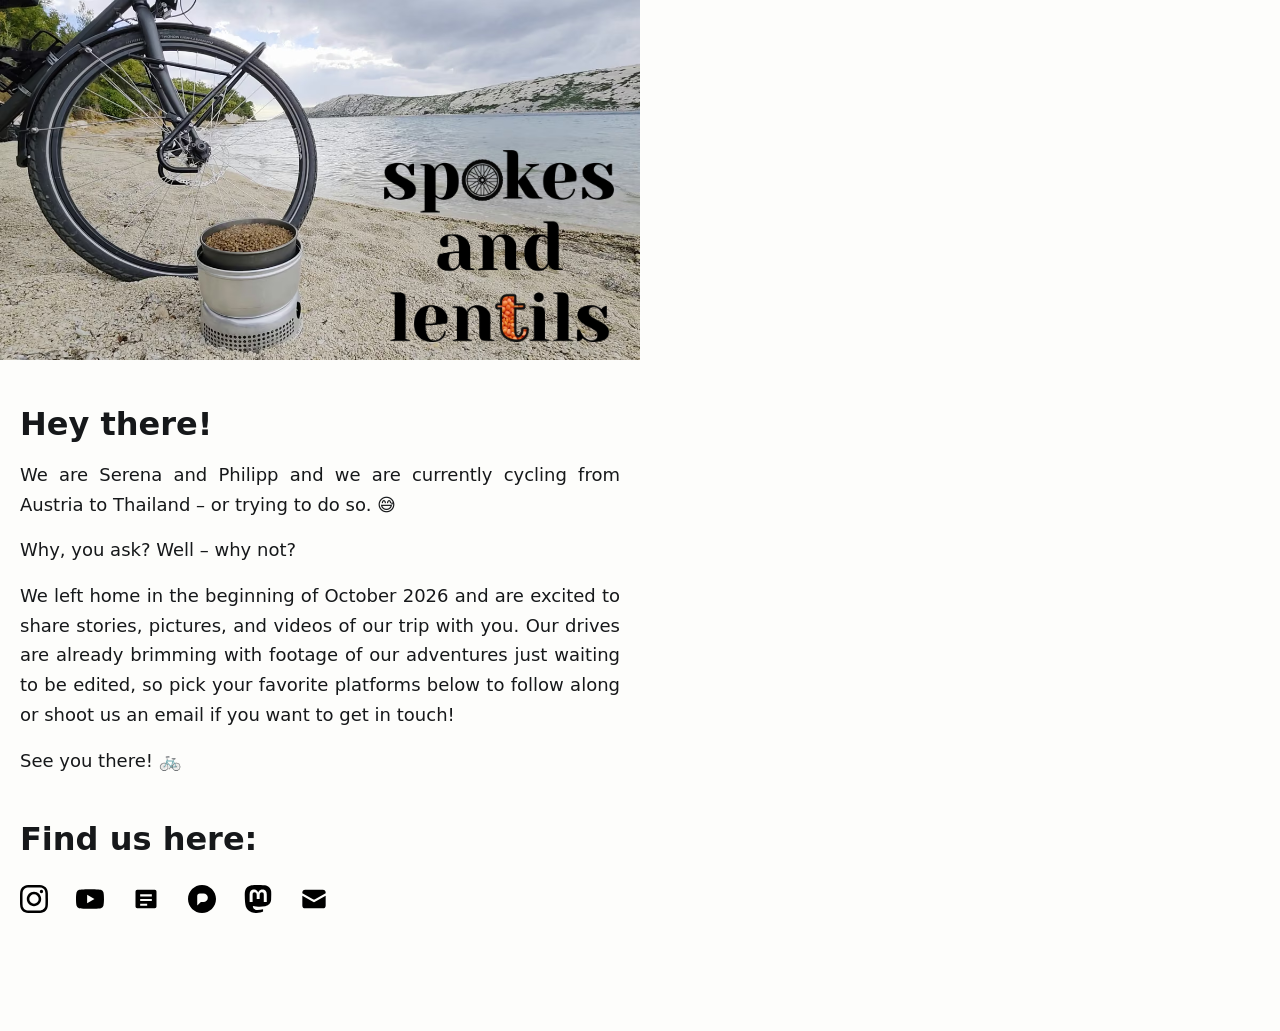
==== commit 8f99df25: "change back max width and header styling" ====
--- a/index.html
+++ b/index.html
@@ -23,9 +23,9 @@
     <link rel="icon" href="favicon.ico" sizes="any">
     <link rel="icon" href="favicon-32.png" type="image/png" sizes="32x32">
     <link rel="apple-touch-icon" href="apple-touch-icon.png">
-    <link rel="stylesheet" href="style.css?v=6">
+    <link rel="stylesheet" href="style.css?v=4">
     <script>document.documentElement.classList.add('js')</script>
-    <script src="hero.js?v=2" defer></script>
+    <script src="hero.js?v=3" defer></script>
 </head>
 <body>
 
@@ -37,24 +37,18 @@
             <source type="image/avif"
                     srcset="media/images/hero-600.avif 600w,
                             media/images/hero-900.avif 900w,
-                            media/images/hero-1200.avif 1200w,
-                            media/images/hero-1600.avif 1600w,
-                            media/images/hero-1920.avif 1920w"
+                            media/images/hero-1200.avif 1200w"
                     sizes="100vw">
             <source type="image/webp"
                     srcset="media/images/hero-600.webp 600w,
                             media/images/hero-900.webp 900w,
-                            media/images/hero-1200.webp 1200w,
-                            media/images/hero-1600.webp 1600w,
-                            media/images/hero-1920.webp 1920w"
+                            media/images/hero-1200.webp 1200w"
                     sizes="100vw">
             <img class="photo"
                  src="media/images/hero-600.jpg"
                  srcset="media/images/hero-600.jpg 600w,
                          media/images/hero-900.jpg 900w,
-                         media/images/hero-1200.jpg 1200w,
-                         media/images/hero-1600.jpg 1600w,
-                         media/images/hero-1920.jpg 1920w"
+                         media/images/hero-1200.jpg 1200w"
                  sizes="100vw"
                  width="1200"
                  height="675"
@@ -73,13 +67,11 @@
              motion and are on a decent connection. See README. -->
         <video class="hero-video" muted loop playsinline preload="none"
                disablepictureinpicture disableremoteplayback aria-hidden="true" tabindex="-1"
-               data-srcset="media/video/hero-v2-960.mp4 960w,
-                            media/video/hero-v2-1280.mp4 1280w,
-                            media/video/hero-v2-1920.mp4 1920w"></video>
+               data-src="media/video/hero-v1.mp4"></video>
         <h1 class="hero-title">
             <picture>
                 <source type="image/webp" srcset="media/images/logo-header.webp">
-                <img src="media/images/logo-header.png" width="700" height="582" alt="spokesandlentils">
+                <img src="media/images/logo-header.png" width="600" height="499" alt="spokesandlentils">
             </picture>
         </h1>
     </div>
@@ -91,7 +83,7 @@
         <h2>Hey there!</h2>
         <p>
             We are Serena and Philipp and we are currently cycling from Austria to Thailand – or trying to
-            do so. 😅🚲
+            do so. 😅
         </p>
         <p>
             Why, you ask? Well – why not?
@@ -103,7 +95,7 @@
             touch!
         </p>
         <p>
-            See you there!
+            See you there! 🚲
         </p>
     </section>
     <section>
--- a/style.css
+++ b/style.css
@@ -56,8 +56,8 @@
 *, *::before, *::after { box-sizing: border-box; }
 
 body {
-  max-width: 1920px;
   margin: 0;
+  max-width: 40rem;
   background: var(--bg);
   color: var(--fg);
   font-family: system-ui, -apple-system, "Segoe UI", Roboto, "Helvetica Neue",
@@ -85,12 +85,7 @@
 /* --- Header photo / video ---------------------------------------
    Layers, bottom to top: blurred placeholder (the background below,
    printed by tools/build-images.py) -> photo -> video -> logo.
-   hero.js runs the video.
-   Spans the full width of the window, but never more than 1920 *screen*
-   pixels, the width of the video and photo masters, so neither is ever
-   stretched. Sharper screens pack more screen pixels into each CSS pixel,
-   so the cap is 1920 divided by the screen's density (rounded down to
-   be safe), set by the media queries below. Wider windows centre it. */
+   hero.js runs the video. */
 .hero {
   position: relative;
   margin: 0 auto 1.25rem;
@@ -98,15 +93,6 @@
   overflow: hidden;
   background: #9e9c99 url([data-uri]) center / cover;
 }
-
-/* density above -> cap (1920 / the top of that range) */
-@media (min-resolution: 1.01dppx), (-webkit-min-device-pixel-ratio: 1.01) { .body { max-width: 1536px; } }
-@media (min-resolution: 1.26dppx), (-webkit-min-device-pixel-ratio: 1.26) { .body { max-width: 1280px; } }
-@media (min-resolution: 1.51dppx), (-webkit-min-device-pixel-ratio: 1.51) { .body { max-width: 960px; } }
-@media (min-resolution: 2.01dppx), (-webkit-min-device-pixel-ratio: 2.01) { .body { max-width: 768px; } }
-@media (min-resolution: 2.51dppx), (-webkit-min-device-pixel-ratio: 2.51) { .body { max-width: 640px; } }
-@media (min-resolution: 3.01dppx), (-webkit-min-device-pixel-ratio: 3.01) { .body { max-width: 548px; } }
-@media (min-resolution: 3.51dppx), (-webkit-min-device-pixel-ratio: 3.51) { .body { max-width: 480px; } }
 
 .photo {
   display: block;
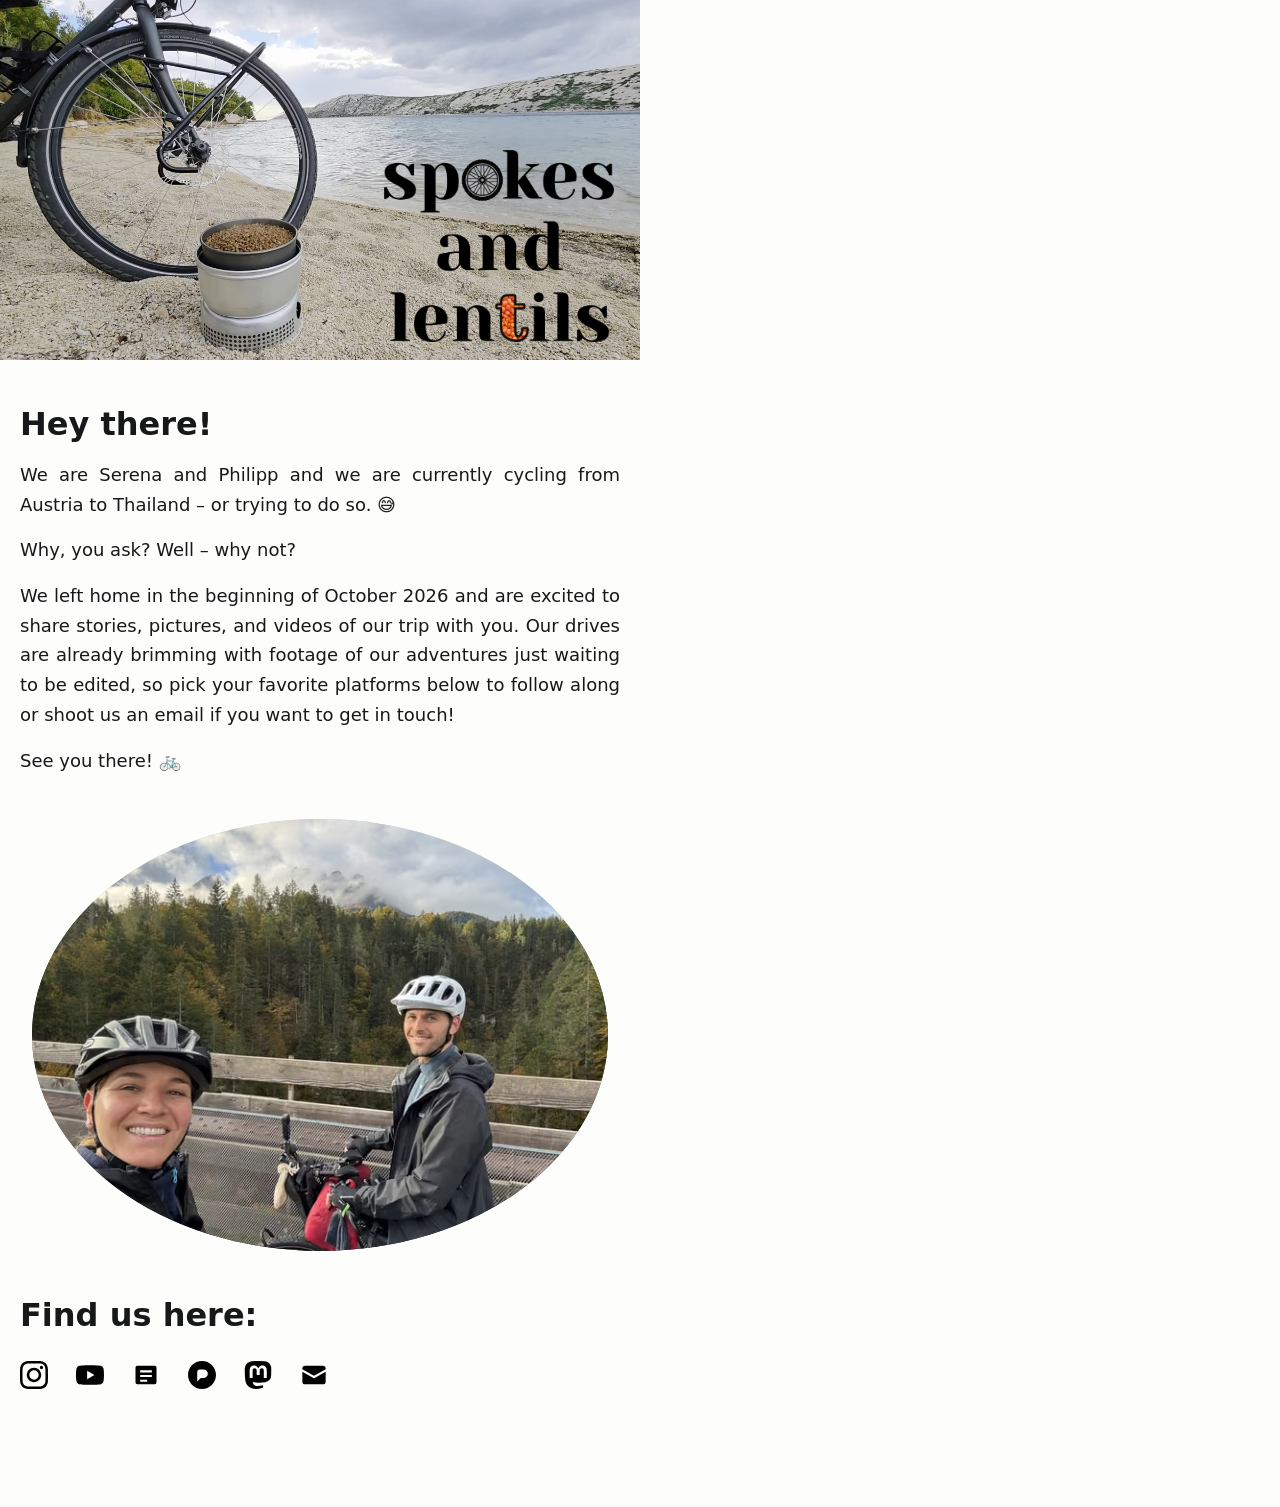
==== commit 12d5b3e2: "add us photo" ====
--- a/index.html
+++ b/index.html
@@ -23,7 +23,7 @@
     <link rel="icon" href="favicon.ico" sizes="any">
     <link rel="icon" href="favicon-32.png" type="image/png" sizes="32x32">
     <link rel="apple-touch-icon" href="apple-touch-icon.png">
-    <link rel="stylesheet" href="style.css?v=4">
+    <link rel="stylesheet" href="style.css?v=5">
     <script>document.documentElement.classList.add('js')</script>
     <script src="hero.js?v=3" defer></script>
 </head>
@@ -99,6 +99,47 @@
         </p>
     </section>
     <section>
+        <div class="us">
+            <picture>
+                <source type="image/avif"
+                        srcset="media/images/us-400.avif 400w,
+                                media/images/us-600.avif 600w,
+                                media/images/us-800.avif 800w,
+                                media/images/us-1200.avif 1200w"
+                        sizes="(min-width: 38.5rem) 36rem, calc(100vw - 2.5rem)">
+                <source type="image/webp"
+                        srcset="media/images/us-400.webp 400w,
+                                media/images/us-600.webp 600w,
+                                media/images/us-800.webp 800w,
+                                media/images/us-1200.webp 1200w"
+                        sizes="(min-width: 38.5rem) 36rem, calc(100vw - 2.5rem)">
+                <img class="us-photo"
+                     src="media/images/us-600.jpg"
+                     srcset="media/images/us-400.jpg 400w,
+                             media/images/us-600.jpg 600w,
+                             media/images/us-800.jpg 800w,
+                             media/images/us-1200.jpg 1200w"
+                     sizes="(min-width: 38.5rem) 36rem, calc(100vw - 2.5rem)"
+                     width="1200"
+                     height="900"
+                     loading="lazy"
+                     decoding="async"
+                     alt="Serena and Philipp smiling in bike helmets on a wooden bridge, with an autumn forest and cloud-capped mountains behind them.">
+            </picture>
+            <!-- Same as the header: show the photo only once it is fully
+                 decoded, fading in over the blurred placeholder (.us in
+                 style.css), so it never paints in stripes. -->
+            <script>
+                (function (img) {
+                    function show() { img.classList.add('ready'); }
+                    function decode() { img.decode ? img.decode().then(show, show) : show(); }
+                    if (img.complete) decode();
+                    else { img.addEventListener('load', decode); img.addEventListener('error', show); }
+                })(document.currentScript.parentNode.querySelector('img'));
+            </script>
+        </div>
+    </section>
+    <section>
         <h2>Find us here:</h2>
         <nav class="links" aria-label="Find us">
             <!-- To add a link: copy the block below, uncomment it, and edit the
--- a/style.css
+++ b/style.css
@@ -145,6 +145,33 @@
   .photo, .hero-video { transition: none; }
 }
 
+/* --- Oval photo at the bottom -----------------------------------
+   An ellipse touching all four edges of the 4:3 photo (border-radius:
+   50%), so both faces stay inside it. Layers: blurred placeholder
+   (printed by tools/build-us-photo.py) -> photo, which fades in only
+   once fully decoded (see the script next to it in index.html). */
+.us {
+  width: min(100%, 36rem);
+  margin-inline: auto;
+  aspect-ratio: 4 / 3;
+  border-radius: 50%;
+  overflow: hidden;
+  background: #716d66 url([data-uri]) center / cover;
+}
+
+.us-photo {
+  display: block;
+  width: 100%;
+  height: auto;
+  transition: opacity .4s ease;
+}
+
+.js .us-photo:not(.ready) { opacity: 0; }
+
+@media (prefers-reduced-motion: reduce) {
+  .us-photo { transition: none; }
+}
+
 /* --- Link icons ------------------------------------------------
    A row of plain icons that wraps onto new lines when it runs out of
    room. Black on the light theme, white on the dark one. The label
